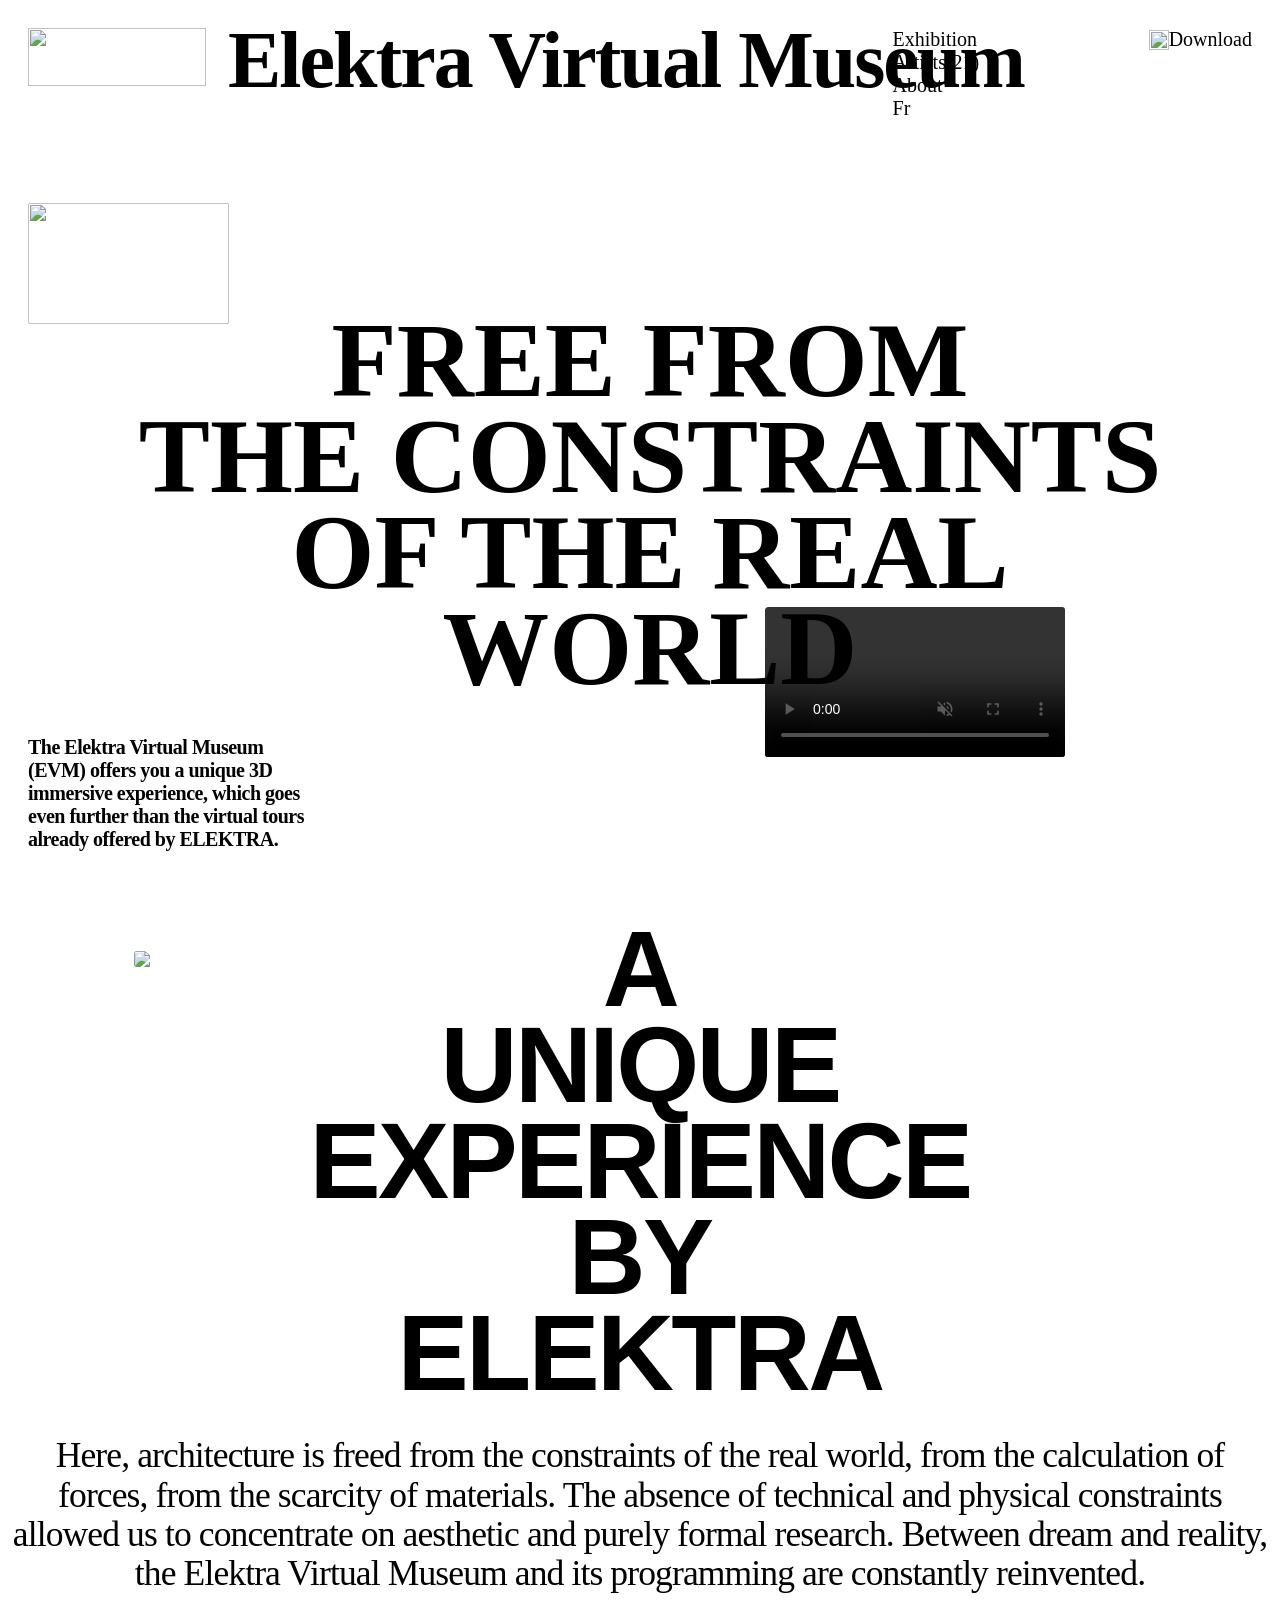
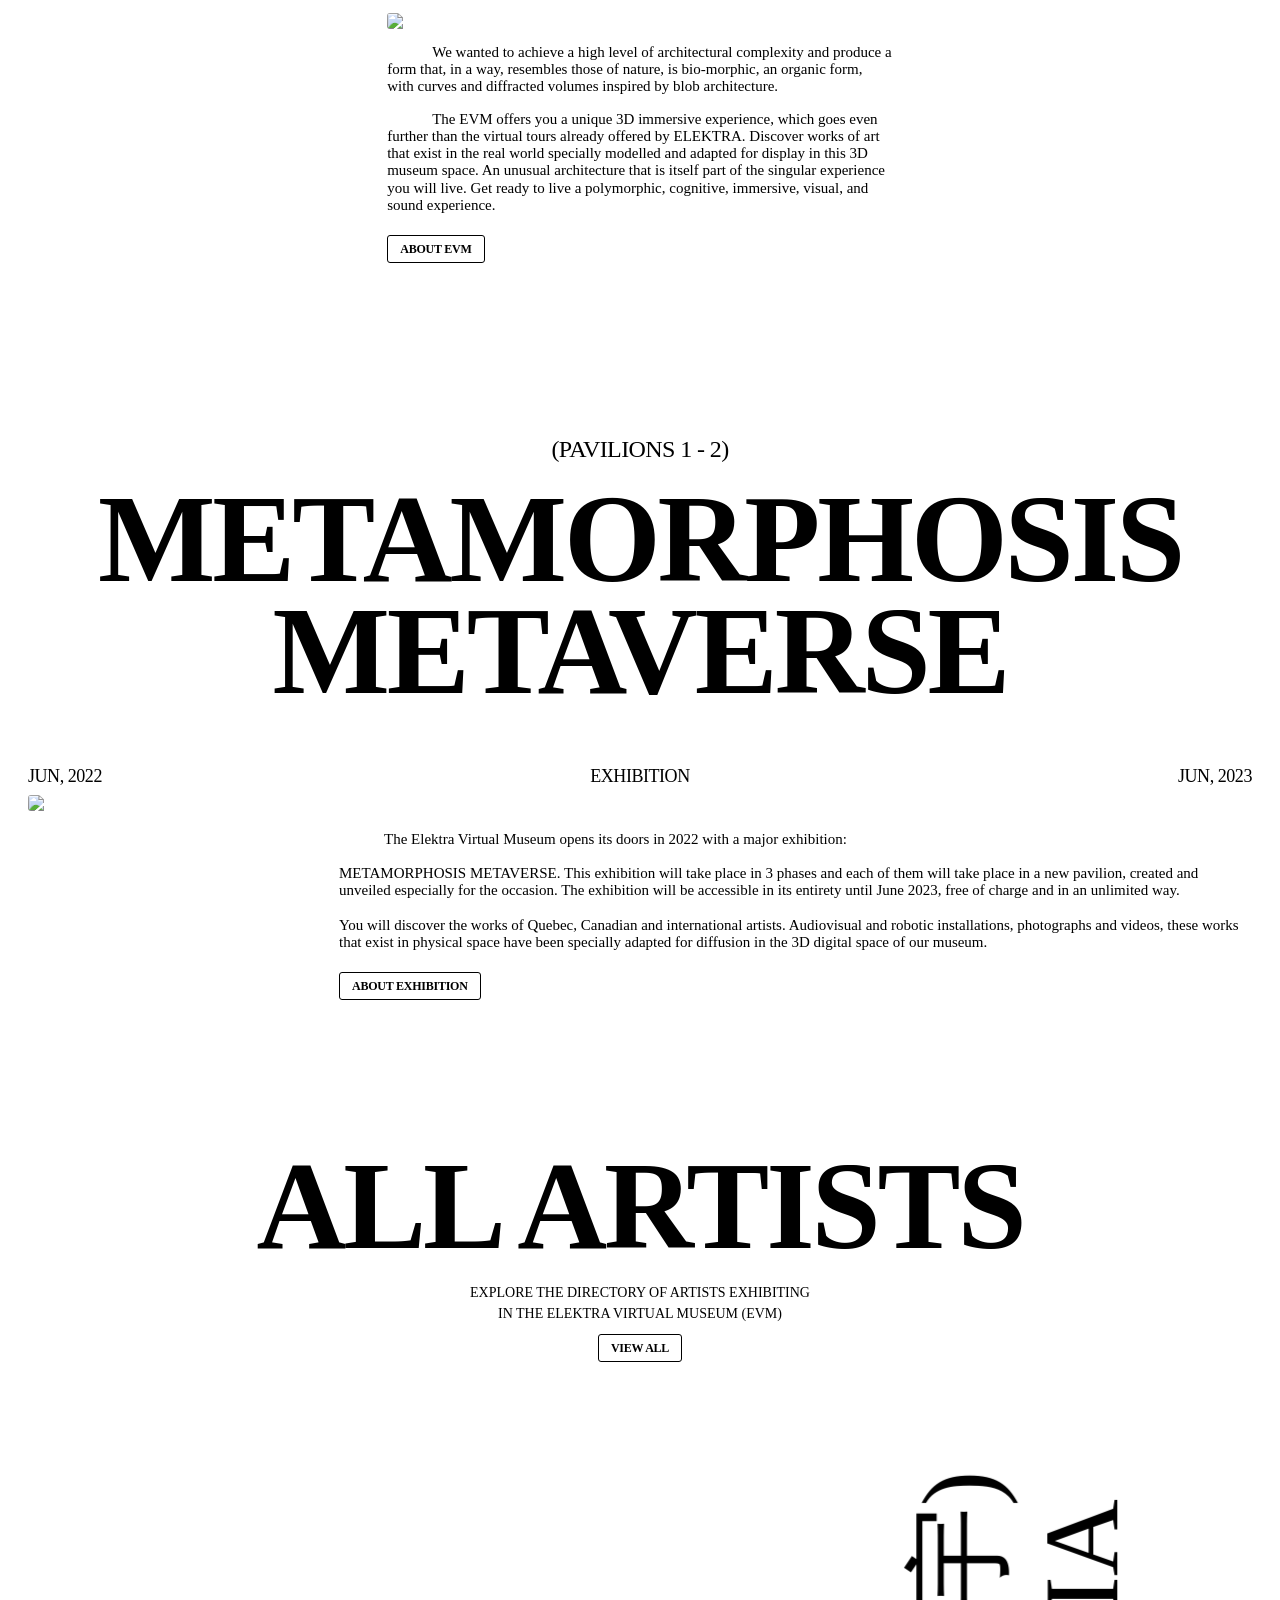
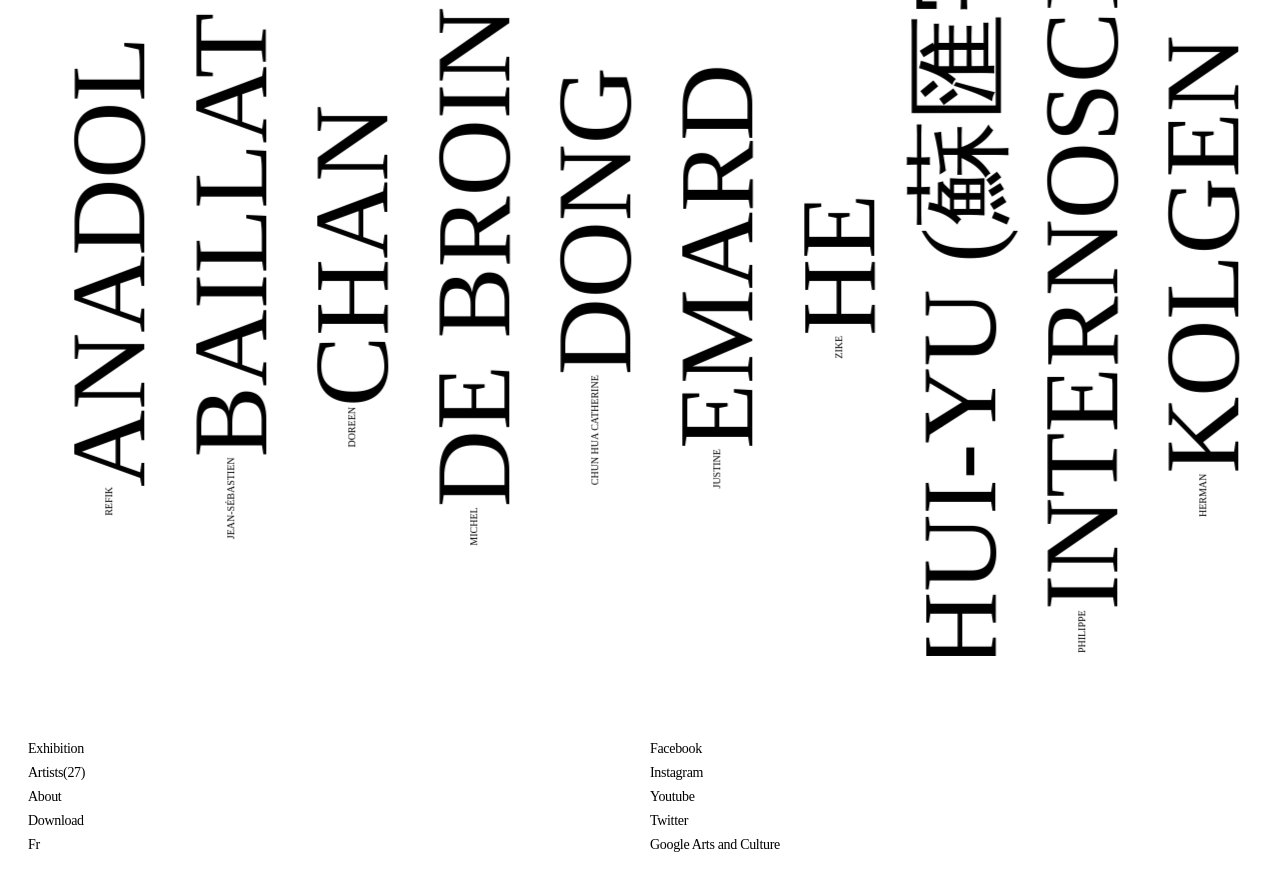
==== index.html @ cd93f898 "Rename project2.html to index.html" ====
<!DOCTYPE html>
<html>
    <head>
        <meta charset="utf-8">
        <title>Lingyu Yan Project 2</title>
        <!-- add favicon -->
        <link rel="shortcut icon" href="/Users/claireyan/Documents/favicon.svg">
        <link rel="apple-touch-icon" href="/Users/claireyan/Documents/apple-touch-icon.png">
        <style>
            @font-face {
                font-family: 'Swiss721BT';
                src: url("/Users/claireyan/Documents/swis721_bt/Swiss721BoldBT.ttf");
            }
            @font-face {
                font-family: 'Swiss721';
                src: url("/Users/claireyan/Documents/swiss-721/Swiss721BT-Light.otf") format("opentype");
            }
            @font-face {
                font-family: 'Editorial New';
                src: url("/Users/claireyan/Documents/PPEditorialNew-Free for personal use/PPEditorialNew-Ultralight.otf") format("opentype");
            }
        </style>
        <link rel="stylesheet" href="project2.css">
    </head>
    <body>
        <div class="page-container">
            <section class="header">
                <div class="header-topleft">
                    <img class="header-logo" src="/Users/claireyan/Documents/WX20230312-045848@2x copy.png">
                    <h1 class="header-title">Elektra Virtual Museum</h1>
                </div>
                <div class="header-topmiddle">
                    <nav class="nav-header">
                        <ul class="nav-headerlist">
                            <li class="nav-header-item">
                                <a class="nav-header-link" href="">Exhibition</a>
                            </li>
                            <li class="nav-header-item">
                                <a class="nav-header-link" href="">Artists(21)</a>
                            </li>
                            <li class="nav-header-item">
                                <a class="nav-header-link" href="">About</a>
                            </li>
                            <li class="nav-header-item">
                                <a class="nav-header-link" href="">Fr</a>
                            </li>
                        </ul>
                    </nav>
                </div>
                <div class="header-topright">
                    <a class="header-download">
                        <img class="download-icon" src="/Users/claireyan/Documents/bottomarrow.png">
                        <span class="header-downloadclick" href="">Download</span>
                    </a>
                </div>
            </section>
            <section class="section">
                <div class="home-container">
                    <div class="home-img">
                        <div class="home-gif">
                            <img src="/Users/claireyan/Documents/home_carousel_01.jpg" class="home-gifimage">
                            <img src="/Users/claireyan/Documents/home_carousel_02.jpg" class="home-gifimage">
                            <img src="/Users/claireyan/Documents/home_carousel_03.jpg" class="home-gifimage">
                            <img src="/Users/claireyan/Documents/home_carousel_04.jpg" class="home-gifimage">
                        </div>
                    </div>
                    <h1 class="page-heading">Free from<br/>the constraints<br/>of the real<br/>world</h1>
                    <div class="page-home-text">
                        <p>The Elektra Virtual Museum (EVM) offers you a unique 3D immersive experience, which goes even further than the virtual tours already offered by ELEKTRA.</p>
                    </div>
                    <div class="page-home-video">
                            <div class="o-ratio">
                                <video class="video" controls autoplay muted>
                                    <source src="/Users/claireyan/Documents/EVM-Homepage-Video.mp4" type="video/mp4">
                                </video>
                            </div>
                    </div>
                </div>
            </section>
            <section class="page-layout">
                <div class="layout-img">
                    <img src="/Users/claireyan/Documents/home_02-new.jpg" class="layout-imgitem">
                </div>
                <div class="layout-text">
                    <h2 class="layout-heading -h1">
                        A <br>unique <br>experience <br>by <br>Elektra
                    </h2>
                    <h3 class="layout-heading -h4">
                        Here, architecture is freed from the constraints of the real world, from the calculation of forces, from the scarcity of materials. The absence of technical and physical constraints allowed us to concentrate on aesthetic and purely formal research. Between dream and reality, the Elektra Virtual Museum and its programming are constantly reinvented.
                    </h3>
                </div>
                <div class="layout2">
                    <div class="layout-img2">
                        <img src="/Users/claireyan/Documents/home_03.jpg" class="layout-imgitem2">
                    </div>
                    <div class="text-indent">
                        <p>We wanted to achieve a high level of architectural complexity and produce a form that, in a way, resembles those of nature, is bio-morphic, an organic form, with curves and diffracted volumes inspired by blob architecture.</p>
                        <p class="text2">The EVM offers you a unique 3D immersive experience, which goes even further than the virtual tours already offered by ELEKTRA. Discover works of art that exist in the real world specially modelled and adapted for display in this 3D museum space. An unusual architecture that is itself part of the singular experience you will live. Get ready to live a polymorphic, cognitive, immersive, visual, and sound experience.</p>
                        <a class="c-button">
                            <span class="c-button-label">About EVM</span>
                        </a>
                    </div>
                </div>
            </section>
            <section class="c-section">
                <div class="o-container">
                    <div class="exhibition-title">
                        <p class="c-heading -h4">(Pavilions  1 - 2)</p>
                        <h2 class="c-heading -h1">Metamorphosis Metaverse</h2>
                    </div>
                    <div class="exhibition-info">
                        <div class="exhibition-info-item">Jun, 2022</div>
                        <div class="exhibition-info-item">Exhibition</div>
                        <div class="exhibition-info-item">Jun, 2023</div>
                    </div>
                    <div class="exhibition-content">
                        <div class="exhibition-content-img">
                            <img src="/Users/claireyan/Documents/08.Entrée_Pavillon_01.jpg" class="layout-imgitem2">
                        </div>
                        <div class="exhibition-content-text">
                            <div class="text-indent">
                                <p class="text3">The Elektra Virtual Museum opens its doors in 2022 with a major exhibition:<br><br>
                                    METAMORPHOSIS METAVERSE. This exhibition will take place in 3 phases and each of them will take place in a new pavilion, created and unveiled especially for the occasion. The exhibition will be accessible in its entirety until June 2023, free of charge and in an unlimited way.<br><br>
                                    You will discover the works of Quebec, Canadian and international artists. Audiovisual and robotic installations, photographs and videos, these works that exist in physical space have been specially adapted for diffusion in the 3D digital space of our museum.
                                </p>
                                <a class="c-button">
                                    <span class="c-button-label">About exhibition</span>
                                </a>
                            </div>
                        </div>
                    </div>
                </div>
            </section>
            <section class="padding-bottom">
                <div class="o-container1">
                    <div class="o-layout-item">
                        <h2 class="c-heading -h1">All artists</h2>
                    </div>
                    <div class="o-layout-item2">
                        <div class="c-text">
                            <p>
                                Explore the directory of artists exhibiting in the Elektra Virtual Museum (EVM)
                            </p>
                        </div>
                        <a class="c-button">
                            <span class="c-button-label">View all</span>
                        </a>
                    </div>
                </div>
                <div class="artists-rail">
                    <ul class="c-rail">
                        <li>
                            <p class="firstname">Refik</p>
                            <p class="lastname">Anadol</p>
                        </li>
                        <li>
                            <p class="firstname">Jean-Sébastien</p>
                            <p class="lastname">Baillat</p>
                        </li>
                        <li>
                            <p class="firstname">Doreen</p>
                            <p class="lastname">Chan</p>
                        </li>
                        <li>
                            <p class="firstname">Michel</p>
                            <p class="lastname">de Broin</p>
                        </li>
                        <li>
                            <p class="firstname">Chun Hua Catherine</p>
                            <p class="lastname">Dong</p>
                        </li>
                        <li>
                            <p class="firstname">Justine</p>
                            <p class="lastname">Emard</p>
                        </li>
                        <li>
                            <p class="firstname">Zike</p>
                            <p class="lastname">HE</p>
                        </li>
                        <li>
                            <p class="firstname">SU</p>
                            <p class="lastname">Hui-Yu (蘇匯宇)</p>
                        </li>
                        <li>
                            <p class="firstname">Philippe</p>
                            <p class="lastname">Internoscia</p>
                        </li>
                        <li>
                            <p class="firstname">Herman</p>
                            <p class="lastname">Kolgen</p>
                        </li>
                        <li>
                            <p class="firstname">Ryoichi</p>
                            <p class="lastname">Kurokawa</p>
                        </li>
                        <li>
                            <p class="firstname">Lawrence</p>
                            <p class="lastname">Lek</p>
                        </li>
                        <li>
                            <p class="firstname">Paribartana</p>
                            <p class="lastname">Mohanty</p>
                        </li>
                        <li>
                            <p class="firstname">Syaura</p>
                            <p class="lastname">Qotrunadha</p>
                        </li>
                        <li>
                            <p class="firstname">Riar</p>
                            <p class="lastname">Rizaldi</p>
                        </li>
                        <li>
                            <p class="firstname">Jungwon</p>
                            <p class="lastname">Seo</p>
                        </li>
                        <li>
                            <p class="firstname">Oli</p>
                            <p class="lastname">Sorenson</p>
                        </li>
                        <li>
                            <p class="firstname">Subash</p>
                            <p class="lastname">Thebe Limbu</p>
                        </li>
                        <li>
                            <p class="firstname">Lu</p>
                            <p class="lastname">Yang</p>
                        </li>
                        <li>
                            <p class="firstname">Refik</p>
                            <p class="lastname">Anadol</p>
                        </li>
                        <li>
                            <p class="firstname">Jean-Sébastien</p>
                            <p class="lastname">Baillat</p>
                        </li>
                        <li>
                            <p class="firstname">Doreen</p>
                            <p class="lastname">Chan</p>
                        </li>
                        <li>
                            <p class="firstname">Michel</p>
                            <p class="lastname">de Broin</p>
                        </li>
                        <li>
                            <p class="firstname">Chun Hua Catherine</p>
                            <p class="lastname">Dong</p>
                        </li>
                        <li>
                            <p class="firstname">Justine</p>
                            <p class="lastname">Emard</p>
                        </li>
                        <li>
                            <p class="firstname">Zike</p>
                            <p class="lastname">HE</p>
                        </li>
                        <li>
                            <p class="firstname">SU</p>
                            <p class="lastname">Hui-Yu (蘇匯宇)</p>
                        </li>
                        <li>
                            <p class="firstname">Philippe</p>
                            <p class="lastname">Internoscia</p>
                        </li>
                        <li>
                            <p class="firstname">Herman</p>
                            <p class="lastname">Kolgen</p>
                        </li>
                        <li>
                            <p class="firstname">Ryoichi</p>
                            <p class="lastname">Kurokawa</p>
                        </li>
                        <li>
                            <p class="firstname">Lawrence</p>
                            <p class="lastname">Lek</p>
                        </li>
                    </ul>
                </div>
            </section>
            <footer class="c-footer">
                <div class="o-container2">
                    <div class="footer-layout">
                        <div class="footer-item-nav">
                            <nav class="footer-nav">
                                <ul class="footer-list">
                                    <li class="list-item"><a href="">Exhibition</a></li>
                                    <li class="list-item"><a href="">Artists(27)</a></li>
                                    <li class="list-item"><a href="">About</a></li>
                                    <li class="list-item"><a href="">Download</a></li>
                                    <li class="list-item"><a href="">Fr</a></li>
                                </ul>
                            </nav>
                        </div>
                        <div class="footer-item-social">
                            <nav class="footer-nav">
                                <ul class="footer-list">
                                    <li class="list-item"><a href="">Facebook</a></li>
                                    <li class="list-item"><a href="">Instagram</a></li>
                                    <li class="list-item"><a href="">Youtube</a></li>
                                    <li class="list-item"><a href="">Twitter</a></li>
                                    <li class="list-item"><a href="">Google Arts and Culture</a></li>
                                </ul>
                            </nav>
                        </div>
                    </div>
                </div>
            </footer>
        </div>
        <script src="project2.js"></script>
    </body>
</html>
---- project2.css ----
body {
    font-family: Swiss721BT;
    overflow-y: auto;
}

.header {
    top: 0;
    left: 0;
    width: 100%;
    height: auto;
    z-index: 1000;
    display: flex;
    flex-direction: row;
    justify-content: space-between;
    padding: 1.25rem 1.25rem;
}

.header-topleft {
    position: relative;
    /* width: 740px; */
}

.header-title {
    position: absolute;
    letter-spacing: -0.025em;
    line-height: 0.9;
    margin-top: -0.27778vw;
    margin-left: -.34722vw;
    text-indent: 15.97222vw;
    font-size: 6.25vw;
    width: 80vw;
}

.header-logo {
    width: 12.5rem;
    width: 13.88889vw;
    height: 4.0625rem;
    height: 4.51389vw;
    position: absolute;
    top: 0;
    left: 0;
}

.header-topright {
    padding-right: 2.5rem;
    position: relative;
    font-size: 1.25rem;
}

.header-topmiddle {
    padding-left: 20rem;
    font-size: 1.25rem;
    padding-left: 55%;
    position: relative;
}

.nav-headerlist {
    margin: 0;
    padding: 0;
    list-style: none;
}

.nav-headerlist a{
    color: black;
    text-decoration: none;
}

.nav-header {
    position: relative;
}

.header-download {
    display: inline-flex;
    align-items: center;
}

.download-icon {
    width: 20px;
    height: 20px;
}

.section {
    top: 0;
    left: 0;
    width: auto;
    margin-top: 5%;
    /* padding-top: 20px; */
    padding-left: 20px;
}

.home-container{
    display: grid;
    grid-gap: 1.25rem;
    align-items: end;
    grid-template-columns: repeat(12, 1fr);
    max-width: 127.5rem;
    position: relative;
}

.home-image {
    grid-column-start: -1;
    grid-column-end: 3;
    margin-bottom: calc(-2.5rem + -2.08333vw);
}

.home-gifimage {
    position: absolute;
    width: 200.98px;
    height: 120.59px;
    border-radius: 3px;
    animation: imageAnimation 4s infinite;
  }

@keyframes imageAnimation {
    0% { opacity: 1; }
    25% { opacity: 0; }
    50% { opacity: 0; }
    75% { opacity: 0; }
    100% { opacity: 1; }
}

.home-gifimage:nth-of-type(2) {
    animation-delay: 1s;
}

.home-gifimage:nth-of-type(3) {
    animation-delay: 2s;
}

.home-gifimage:nth-of-type(4) {
    animation-delay: 3s;
}

.page-heading {
    font-size: 8.33333vw;
    text-transform: uppercase;
    line-height: 0.9;
    text-align: center;
    margin-bottom: 0;
    position: relative;
    z-index: 2;
    pointer-events: none;
    grid-column: span 12;
    
}

.page-home-text {
    grid-column-start: 1;
    grid-column-end: 4;
    margin: 0;
    line-height: 1.15;
    font-size: 20px;
    font-weight: 700;
    letter-spacing: -0.5px;
}

.page-home-video {
    grid-column-start: 8;
    grid-column-end: 13;
    margin-top: calc(-2.5rem + -9.02778vw);
    width: 462.5px;
    height: 263.5px;
    overflow: hidden;
    border-radius: 3px;
}

.video {
    border-radius: 3px;
}

.page-layout {
    margin-top: 5rem;
}

.layout-img {
    margin-bottom: calc(-6rem + -3vw);;
}

.layout-imgitem {
    display: block;
    margin-left: auto;
    margin-right: auto;
    width: 80%;
    border-radius: 3px;
    position: relative;
}

.layout-text {
    text-align: center;
}

.layout-heading {
    margin-bottom: 1.25rem;
    font-family: "Swiss721BT",sans-serif;
    position: relative;
    letter-spacing: -0.025em;
}

.layout-heading.-h1 {
    font-size: 8.33333vw;
    text-transform: uppercase;
    line-height: 0.9;
}

.layout-heading.-h4 {
    font-family: 'Editorial New';
    font-weight: 300;
    line-height: 1.1;
    font-size: 2.77778vw;
}

.layout2 {
    margin-left: auto;
    margin-right: auto;
    width: 40%;
}

.layout-imgitem2 {
    width: 100%;
    margin-left: auto;
    margin-right: auto;
    display: block;
    border-radius: 3px;
}

.text-indent {
    font-family: 'Swiss721';
    text-indent: 2.8125rem;
    margin-bottom: 0.9375rem;
    font-size: .9375rem;
    line-height: 1.15;
    text-align: left;
}

.text2 {
    margin-bottom: 1.625rem;
}

.c-button {
    font-family: Swiss721BT;
    text-transform: uppercase;
    font-weight: bold;
    font-size: .75rem;
    line-height: 1;
    letter-spacing: -0.02em;
    position: relative;
    overflow: hidden;
    border-radius: 3px;
    border: 1px solid currentColor;
    padding: 0.375rem 0.75rem;
    margin-top: 10px;
}

.page-layout {
    padding-bottom: 8.75rem;
}

.o-container {
    position: relative;
    margin-right: auto;
    margin-left: auto;
    padding-right: 1.25rem;
    padding-left: 1.25rem;
    max-width: 127.5rem;
}

.exhibition-title {
    margin-bottom: 3.75rem;
    text-align: center;
}

.c-heading {
    margin-bottom: 1.25rem;
    position: relative;
    letter-spacing: -0.025em;
    text-transform: uppercase;
}

.c-heading.-h4 {
    font-size: 1.5rem;
    font-family: 'Editorial New';
    font-weight: 300;
    line-height: 1.1;
}

.c-heading.-h1 {
    font-size: 9.72222vw;
    line-height: 0.9;
    margin-top: 0;
}

.exhibition-info {
    display: flex;
    margin-bottom: 0.625rem;
}

.exhibition-info-item {
    font-size: 1.125rem;
    width: 33.33333%;
    text-transform: uppercase;
    line-height: 1;
    letter-spacing: -0.025em;
    margin: 0;
}

.exhibition-info-item:nth-child(2) {
    text-align: center;
}

.exhibition-info-item:nth-child(3) {
    text-align: right;
}

.exhibition-content {
    display: grid;
    grid-gap: 1.25rem;
    grid-template-columns: repeat(4, 1fr);
}

.exhibition-content-img {
    grid-column: span 4;
}

.exhibition-content-text {
    grid-column-start: 2;
    grid-column-end: 5;
}

.text3 {
    /* text-indent: 2.8125rem; */
    font-size: .9375rem;
    line-height: 1.15;
    margin-bottom: 1.625rem;
    margin-top: 0;
}

.o-container1 {
    text-align: center;
}

.padding-bottom {
    padding-top: 140px;
    padding-bottom: 5rem;
}

.c-text {
    font-family: 'Swiss721';
    font-size: .875rem;
    text-transform: uppercase;
    line-height: 1.5;
    font-weight: 400;
    max-width: 21.25rem;
    margin-left: auto;
    margin-right: auto;
}

.artists-rail {
    width: 100%;
    height: 100vh;
    overflow: hidden;
}

.c-rail {
    list-style: none;
    height: 85%;
    display: flex;
    animation: scrolling 20s linear infinite;
}

@keyframes scrolling {
    0% {transform: translateX(0);}
    100% {transform: translateX(-180vw);}
}

.firstname {
    font-size: .625rem;
}

.c-rail li{
    display: flex;
    justify-content: center;
    align-items: center;
    width: 9.5vw;
    font-size: 8.33333vw;
    flex-shrink: 0;
    white-space: nowrap;
    text-transform: uppercase;
    transform: rotate(-90deg) translate3d(-100%, 0%, 0px);
    position: relative;
}

.c-footer {
    padding-bottom: 1.25rem;
}

.o-container2 {
    position: relative;
    margin-right: auto;
    margin-left: auto;
    padding-right: 1.25rem;
    padding-left: 1.25rem;
    max-width: 127.5rem;
}

.footer-layout {
    display: grid;
    grid-column-gap: 1.25rem;
    align-items: end;
    grid-template-columns: repeat(2, 1fr);
}

.footer-list {
    margin: 0;
    padding: 0;
    list-style: none;
    font-family: 'Swiss721';
    line-height: 1.5;
    letter-spacing: -0.02em;
}

.footer-list a{
    color: black;
    text-decoration: none;
    font-size: 14px;
}
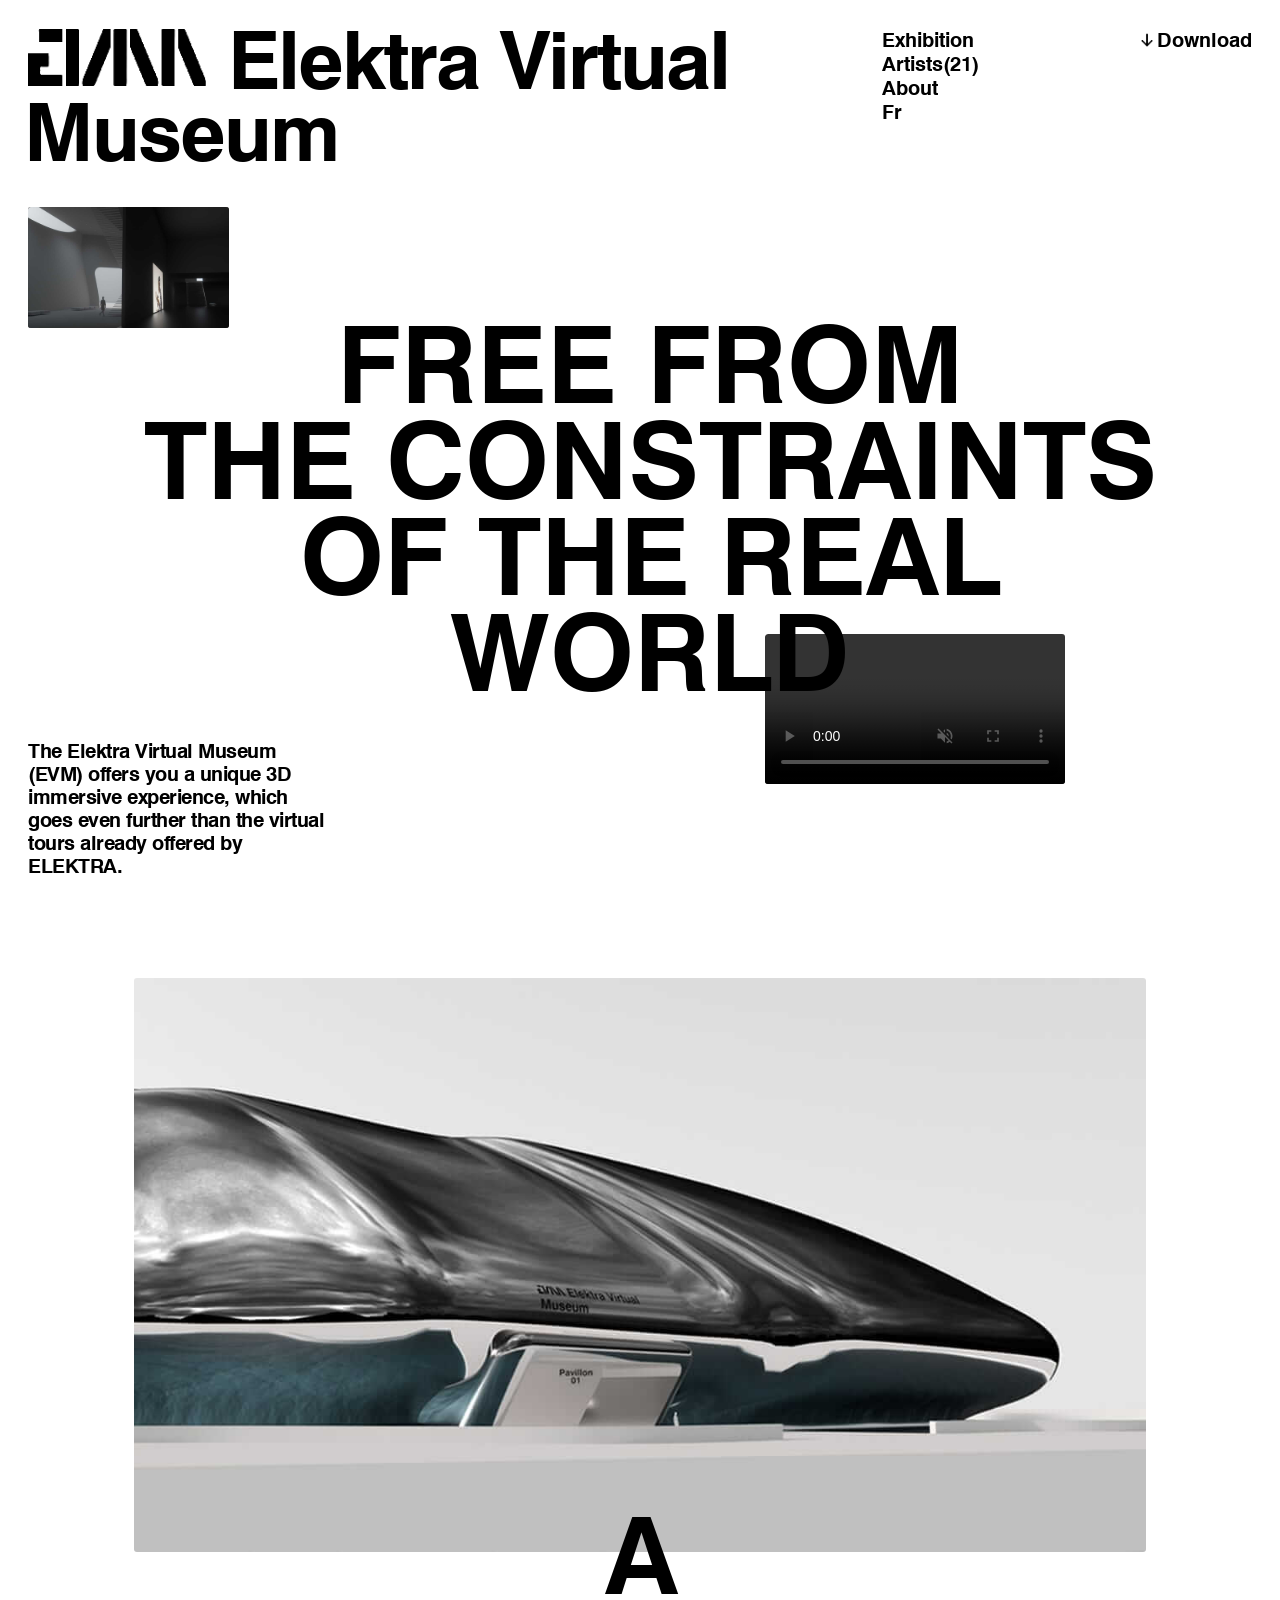
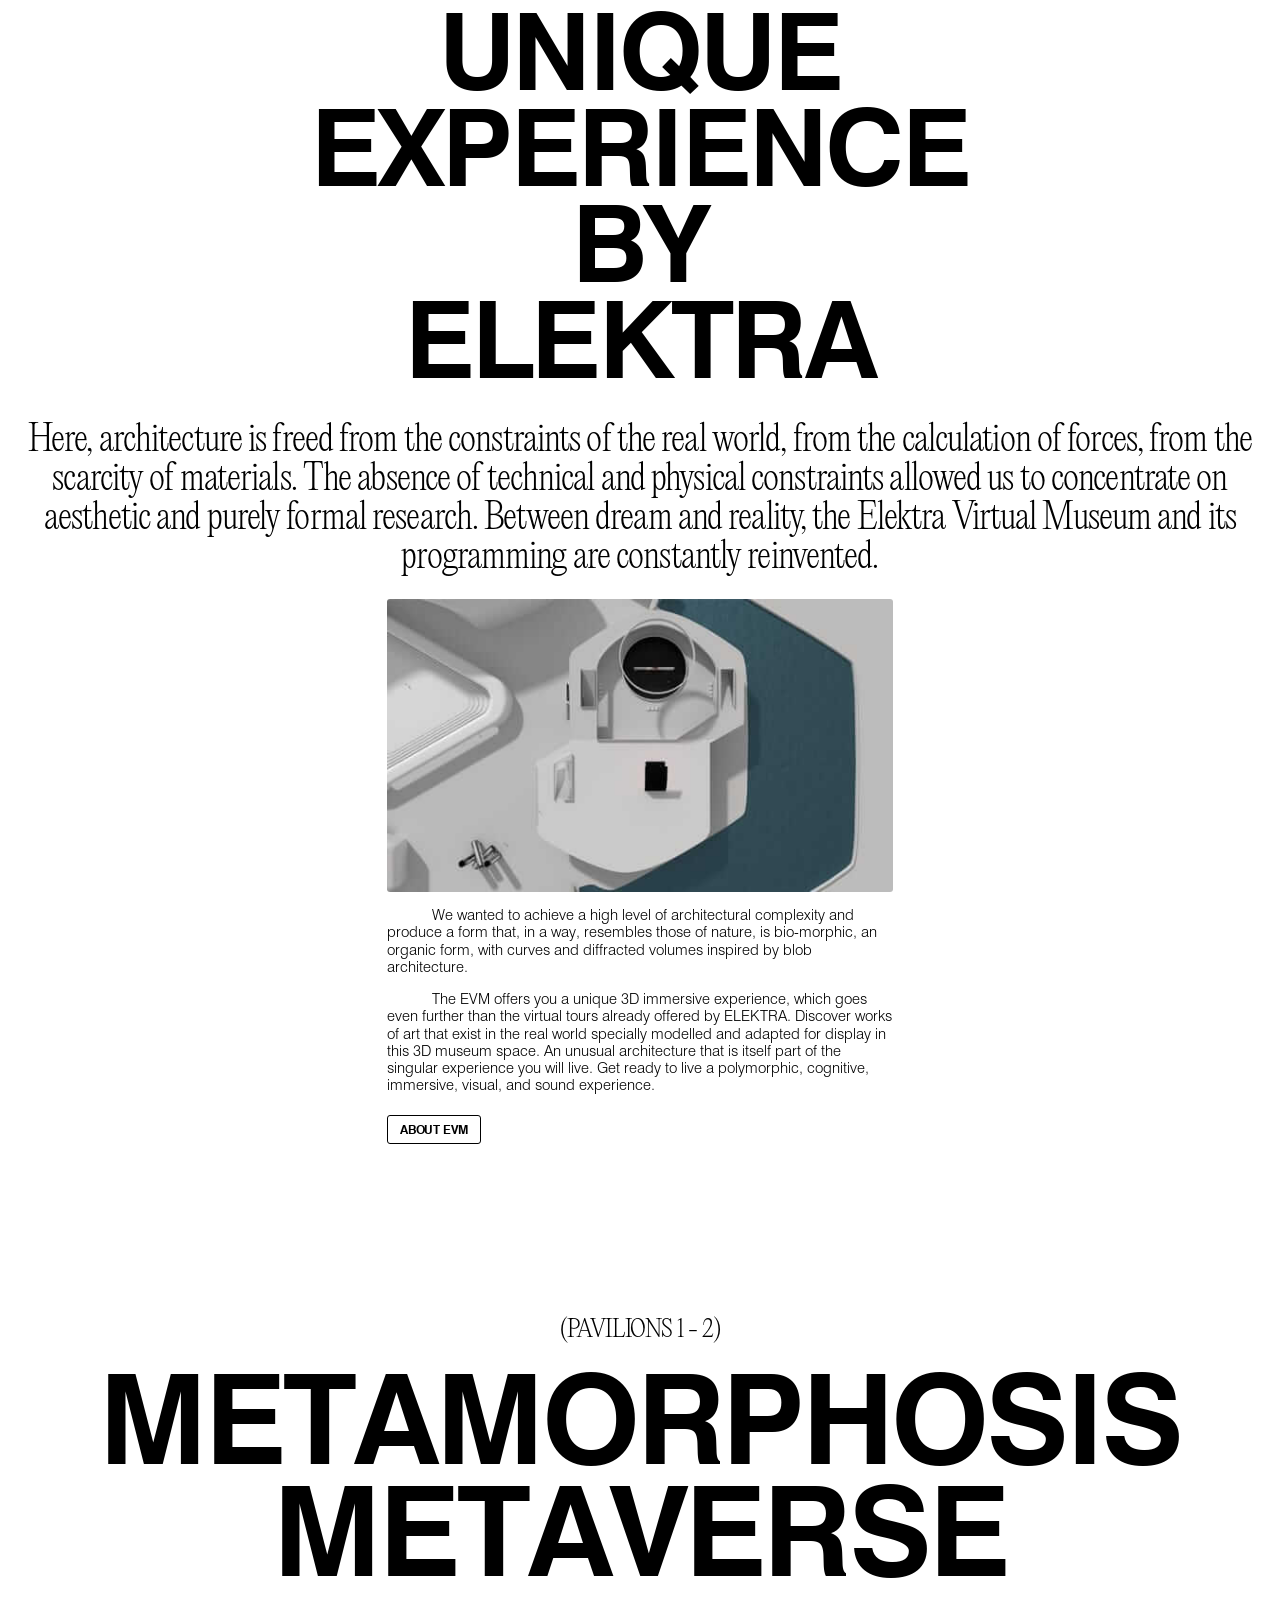
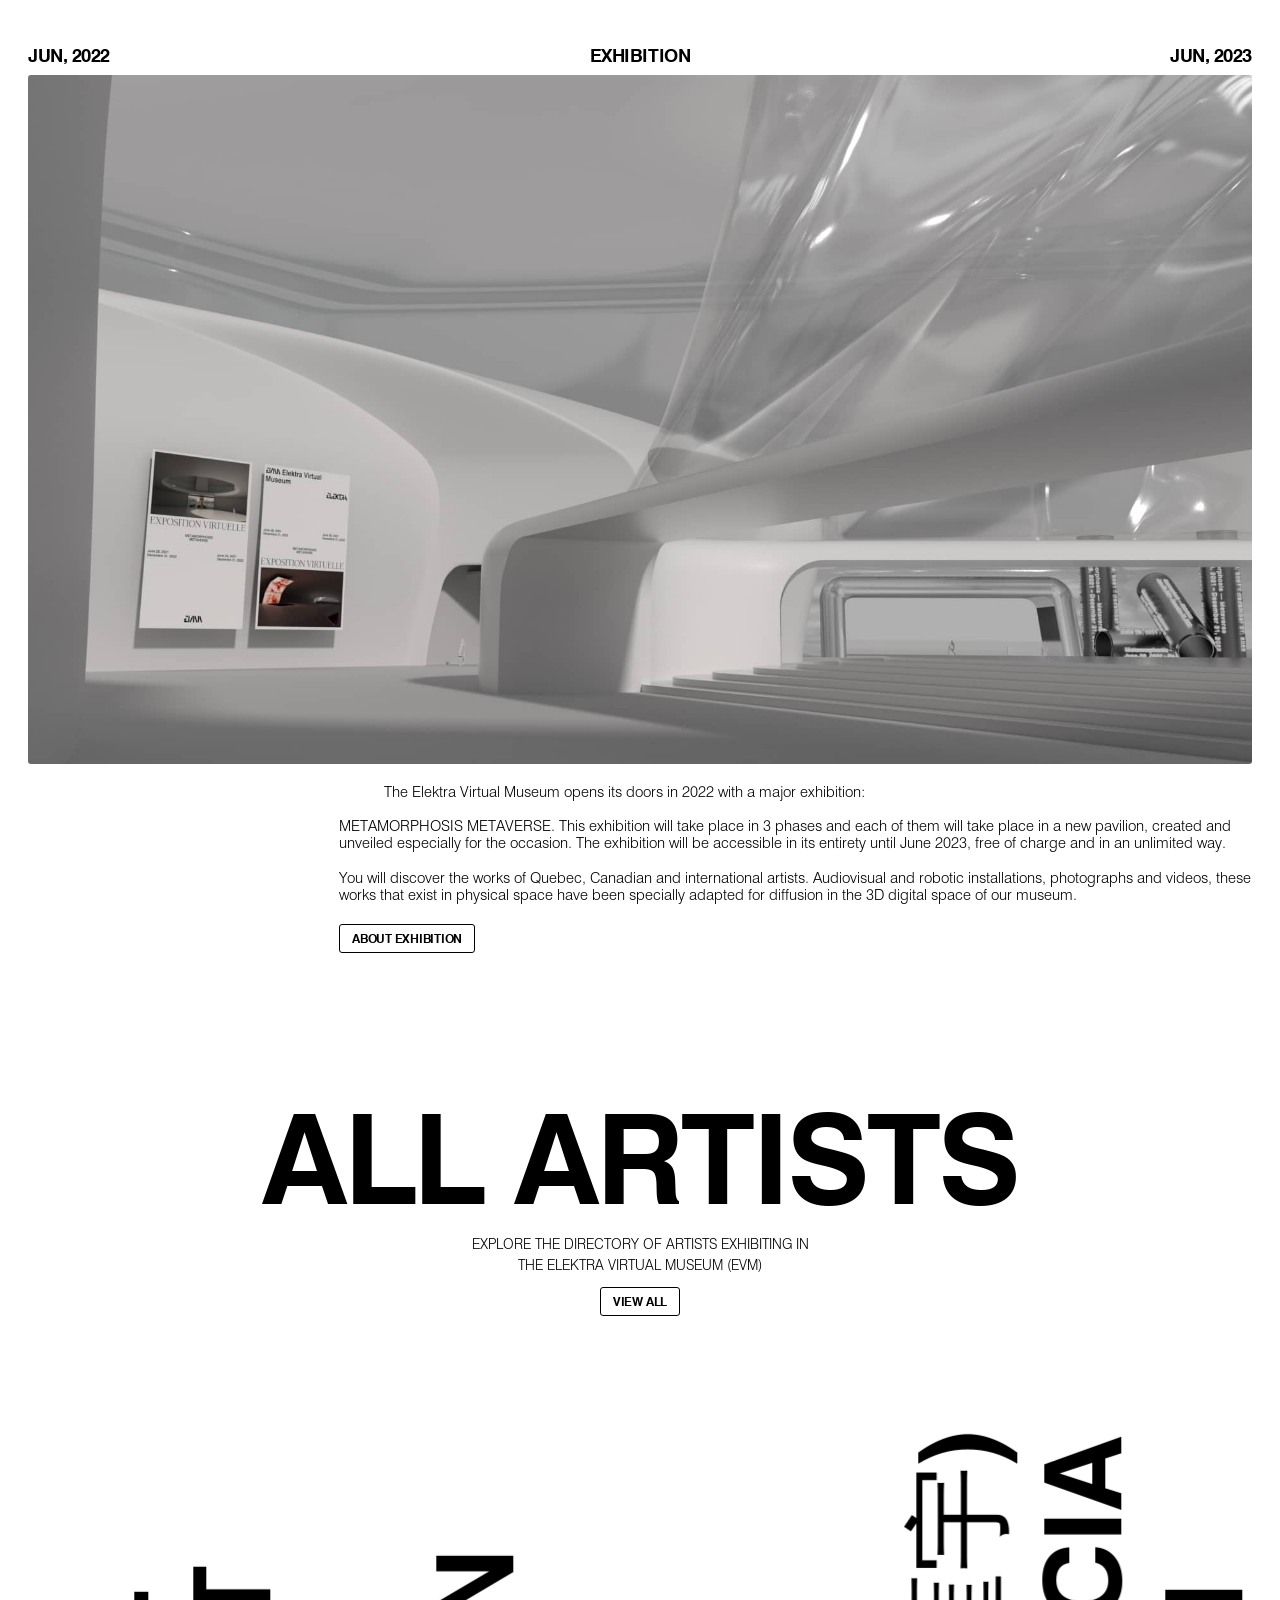
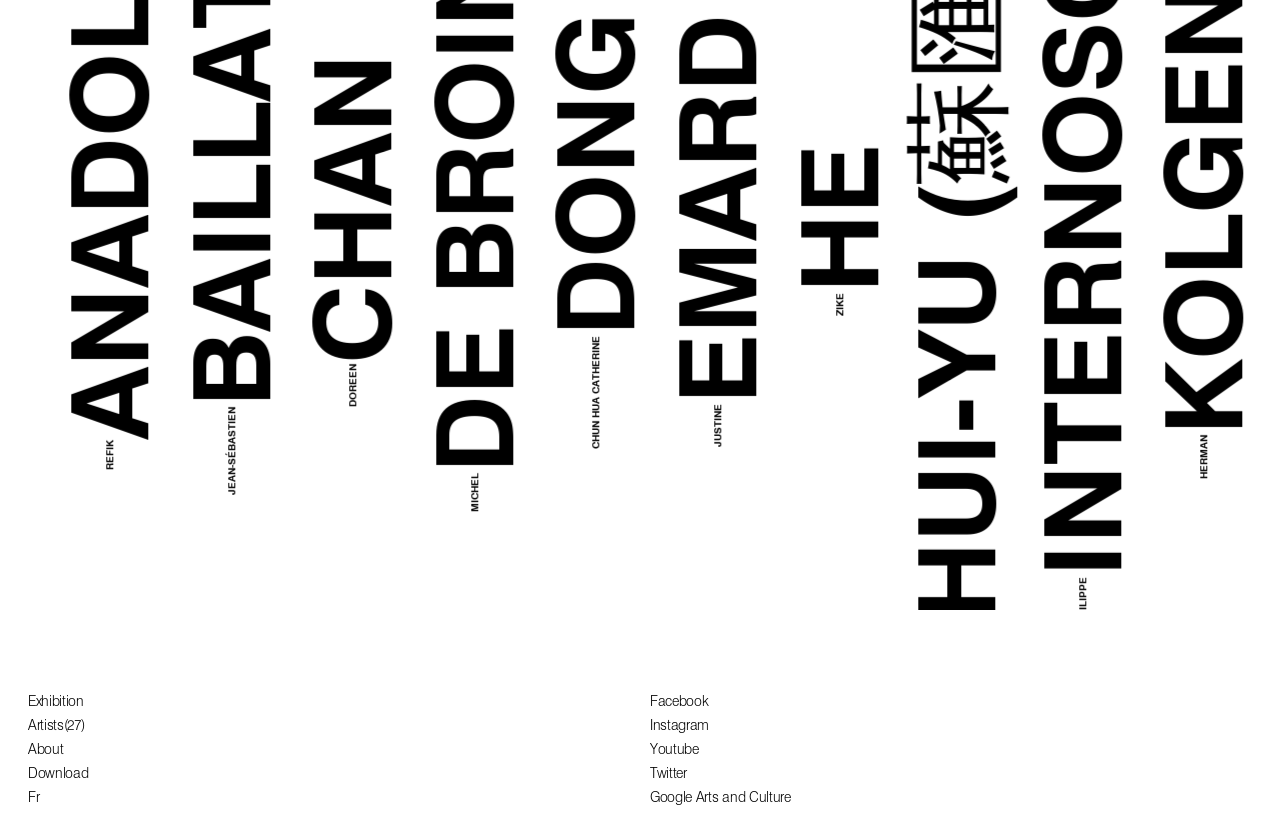
==== commit ba545b7b: "Update index.html" ====
--- a/index.html
+++ b/index.html
@@ -4,29 +4,29 @@
         <meta charset="utf-8">
         <title>Lingyu Yan Project 2</title>
         <!-- add favicon -->
-        <link rel="shortcut icon" href="/Users/claireyan/Documents/favicon.svg">
-        <link rel="apple-touch-icon" href="/Users/claireyan/Documents/apple-touch-icon.png">
+        <link rel="shortcut icon" href="favicon.svg">
+        <link rel="apple-touch-icon" href="apple-touch-icon.png">
         <style>
             @font-face {
                 font-family: 'Swiss721BT';
-                src: url("/Users/claireyan/Documents/swis721_bt/Swiss721BoldBT.ttf");
+                src: url("Swiss721BoldBT.ttf");
             }
             @font-face {
                 font-family: 'Swiss721';
-                src: url("/Users/claireyan/Documents/swiss-721/Swiss721BT-Light.otf") format("opentype");
+                src: url("Swiss721BT-Light.otf") format("opentype");
             }
             @font-face {
                 font-family: 'Editorial New';
-                src: url("/Users/claireyan/Documents/PPEditorialNew-Free for personal use/PPEditorialNew-Ultralight.otf") format("opentype");
+                src: url("PPEditorialNew-Ultralight.otf") format("opentype");
             }
         </style>
-        <link rel="stylesheet" href="project2.css">
+        <link href="style.css" rel="stylesheet" type="text/css">
     </head>
     <body>
         <div class="page-container">
             <section class="header">
                 <div class="header-topleft">
-                    <img class="header-logo" src="/Users/claireyan/Documents/WX20230312-045848@2x copy.png">
+                    <img class="header-logo" src="WX20230312-045848@2x copy.png">
                     <h1 class="header-title">Elektra Virtual Museum</h1>
                 </div>
                 <div class="header-topmiddle">
@@ -49,7 +49,7 @@
                 </div>
                 <div class="header-topright">
                     <a class="header-download">
-                        <img class="download-icon" src="/Users/claireyan/Documents/bottomarrow.png">
+                        <img class="download-icon" src="bottomarrow.png">
                         <span class="header-downloadclick" href="">Download</span>
                     </a>
                 </div>
@@ -58,10 +58,10 @@
                 <div class="home-container">
                     <div class="home-img">
                         <div class="home-gif">
-                            <img src="/Users/claireyan/Documents/home_carousel_01.jpg" class="home-gifimage">
-                            <img src="/Users/claireyan/Documents/home_carousel_02.jpg" class="home-gifimage">
-                            <img src="/Users/claireyan/Documents/home_carousel_03.jpg" class="home-gifimage">
-                            <img src="/Users/claireyan/Documents/home_carousel_04.jpg" class="home-gifimage">
+                            <img src="home_carousel_01.jpg" class="home-gifimage">
+                            <img src="home_carousel_02.jpg" class="home-gifimage">
+                            <img src="home_carousel_03.jpg" class="home-gifimage">
+                            <img src="home_carousel_04.jpg" class="home-gifimage">
                         </div>
                     </div>
                     <h1 class="page-heading">Free from<br/>the constraints<br/>of the real<br/>world</h1>
@@ -71,7 +71,7 @@
                     <div class="page-home-video">
                             <div class="o-ratio">
                                 <video class="video" controls autoplay muted>
-                                    <source src="/Users/claireyan/Documents/EVM-Homepage-Video.mp4" type="video/mp4">
+                                    <source src="EVM-Homepage-Video.mp4" type="video/mp4">
                                 </video>
                             </div>
                     </div>
@@ -79,7 +79,7 @@
             </section>
             <section class="page-layout">
                 <div class="layout-img">
-                    <img src="/Users/claireyan/Documents/home_02-new.jpg" class="layout-imgitem">
+                    <img src="home_02-new.jpg" class="layout-imgitem">
                 </div>
                 <div class="layout-text">
                     <h2 class="layout-heading -h1">
@@ -91,7 +91,7 @@
                 </div>
                 <div class="layout2">
                     <div class="layout-img2">
-                        <img src="/Users/claireyan/Documents/home_03.jpg" class="layout-imgitem2">
+                        <img src="home_03.jpg" class="layout-imgitem2">
                     </div>
                     <div class="text-indent">
                         <p>We wanted to achieve a high level of architectural complexity and produce a form that, in a way, resembles those of nature, is bio-morphic, an organic form, with curves and diffracted volumes inspired by blob architecture.</p>
@@ -115,7 +115,7 @@
                     </div>
                     <div class="exhibition-content">
                         <div class="exhibition-content-img">
-                            <img src="/Users/claireyan/Documents/08.Entrée_Pavillon_01.jpg" class="layout-imgitem2">
+                            <img src="08.Entrée_Pavillon_01.jpg" class="layout-imgitem2">
                         </div>
                         <div class="exhibition-content-text">
                             <div class="text-indent">
--- a/style.css
+++ b/style.css
@@ -0,0 +1,425 @@
+body {
+    font-family: Swiss721BT;
+    overflow-y: auto;
+}
+
+.header {
+    top: 0;
+    left: 0;
+    width: 100%;
+    height: auto;
+    z-index: 1000;
+    display: flex;
+    flex-direction: row;
+    justify-content: space-between;
+    padding: 1.25rem 1.25rem;
+}
+
+.header-topleft {
+    position: relative;
+    /* width: 740px; */
+}
+
+.header-title {
+    position: absolute;
+    letter-spacing: -0.025em;
+    line-height: 0.9;
+    margin-top: -0.27778vw;
+    margin-left: -.34722vw;
+    text-indent: 15.97222vw;
+    font-size: 6.25vw;
+    width: 80vw;
+}
+
+.header-logo {
+    width: 12.5rem;
+    width: 13.88889vw;
+    height: 4.0625rem;
+    height: 4.51389vw;
+    position: absolute;
+    top: 0;
+    left: 0;
+}
+
+.header-topright {
+    padding-right: 2.5rem;
+    position: relative;
+    font-size: 1.25rem;
+}
+
+.header-topmiddle {
+    padding-left: 20rem;
+    font-size: 1.25rem;
+    padding-left: 55%;
+    position: relative;
+}
+
+.nav-headerlist {
+    margin: 0;
+    padding: 0;
+    list-style: none;
+}
+
+.nav-headerlist a{
+    color: black;
+    text-decoration: none;
+}
+
+.nav-header {
+    position: relative;
+}
+
+.header-download {
+    display: inline-flex;
+    align-items: center;
+}
+
+.download-icon {
+    width: 20px;
+    height: 20px;
+}
+
+.section {
+    top: 0;
+    left: 0;
+    width: auto;
+    margin-top: 5%;
+    /* padding-top: 20px; */
+    padding-left: 20px;
+}
+
+.home-container{
+    display: grid;
+    grid-gap: 1.25rem;
+    align-items: end;
+    grid-template-columns: repeat(12, 1fr);
+    max-width: 127.5rem;
+    position: relative;
+}
+
+.home-image {
+    grid-column-start: -1;
+    grid-column-end: 3;
+    margin-bottom: calc(-2.5rem + -2.08333vw);
+}
+
+.home-gifimage {
+    position: absolute;
+    width: 200.98px;
+    height: 120.59px;
+    border-radius: 3px;
+    animation: imageAnimation 4s infinite;
+  }
+
+@keyframes imageAnimation {
+    0% { opacity: 1; }
+    25% { opacity: 0; }
+    50% { opacity: 0; }
+    75% { opacity: 0; }
+    100% { opacity: 1; }
+}
+
+.home-gifimage:nth-of-type(2) {
+    animation-delay: 1s;
+}
+
+.home-gifimage:nth-of-type(3) {
+    animation-delay: 2s;
+}
+
+.home-gifimage:nth-of-type(4) {
+    animation-delay: 3s;
+}
+
+.page-heading {
+    font-size: 8.33333vw;
+    text-transform: uppercase;
+    line-height: 0.9;
+    text-align: center;
+    margin-bottom: 0;
+    position: relative;
+    z-index: 2;
+    pointer-events: none;
+    grid-column: span 12;
+    
+}
+
+.page-home-text {
+    grid-column-start: 1;
+    grid-column-end: 4;
+    margin: 0;
+    line-height: 1.15;
+    font-size: 20px;
+    font-weight: 700;
+    letter-spacing: -0.5px;
+}
+
+.page-home-video {
+    grid-column-start: 8;
+    grid-column-end: 13;
+    margin-top: calc(-2.5rem + -9.02778vw);
+    width: 462.5px;
+    height: 263.5px;
+    overflow: hidden;
+    border-radius: 3px;
+}
+
+.video {
+    border-radius: 3px;
+}
+
+.page-layout {
+    margin-top: 5rem;
+}
+
+.layout-img {
+    margin-bottom: calc(-6rem + -3vw);;
+}
+
+.layout-imgitem {
+    display: block;
+    margin-left: auto;
+    margin-right: auto;
+    width: 80%;
+    border-radius: 3px;
+    position: relative;
+}
+
+.layout-text {
+    text-align: center;
+}
+
+.layout-heading {
+    margin-bottom: 1.25rem;
+    font-family: "Swiss721BT",sans-serif;
+    position: relative;
+    letter-spacing: -0.025em;
+}
+
+.layout-heading.-h1 {
+    font-size: 8.33333vw;
+    text-transform: uppercase;
+    line-height: 0.9;
+}
+
+.layout-heading.-h4 {
+    font-family: 'Editorial New';
+    font-weight: 300;
+    line-height: 1.1;
+    font-size: 2.77778vw;
+}
+
+.layout2 {
+    margin-left: auto;
+    margin-right: auto;
+    width: 40%;
+}
+
+.layout-imgitem2 {
+    width: 100%;
+    margin-left: auto;
+    margin-right: auto;
+    display: block;
+    border-radius: 3px;
+}
+
+.text-indent {
+    font-family: 'Swiss721';
+    text-indent: 2.8125rem;
+    margin-bottom: 0.9375rem;
+    font-size: .9375rem;
+    line-height: 1.15;
+    text-align: left;
+}
+
+.text2 {
+    margin-bottom: 1.625rem;
+}
+
+.c-button {
+    font-family: Swiss721BT;
+    text-transform: uppercase;
+    font-weight: bold;
+    font-size: .75rem;
+    line-height: 1;
+    letter-spacing: -0.02em;
+    position: relative;
+    overflow: hidden;
+    border-radius: 3px;
+    border: 1px solid currentColor;
+    padding: 0.375rem 0.75rem;
+    margin-top: 10px;
+}
+
+.page-layout {
+    padding-bottom: 8.75rem;
+}
+
+.o-container {
+    position: relative;
+    margin-right: auto;
+    margin-left: auto;
+    padding-right: 1.25rem;
+    padding-left: 1.25rem;
+    max-width: 127.5rem;
+}
+
+.exhibition-title {
+    margin-bottom: 3.75rem;
+    text-align: center;
+}
+
+.c-heading {
+    margin-bottom: 1.25rem;
+    position: relative;
+    letter-spacing: -0.025em;
+    text-transform: uppercase;
+}
+
+.c-heading.-h4 {
+    font-size: 1.5rem;
+    font-family: 'Editorial New';
+    font-weight: 300;
+    line-height: 1.1;
+}
+
+.c-heading.-h1 {
+    font-size: 9.72222vw;
+    line-height: 0.9;
+    margin-top: 0;
+}
+
+.exhibition-info {
+    display: flex;
+    margin-bottom: 0.625rem;
+}
+
+.exhibition-info-item {
+    font-size: 1.125rem;
+    width: 33.33333%;
+    text-transform: uppercase;
+    line-height: 1;
+    letter-spacing: -0.025em;
+    margin: 0;
+}
+
+.exhibition-info-item:nth-child(2) {
+    text-align: center;
+}
+
+.exhibition-info-item:nth-child(3) {
+    text-align: right;
+}
+
+.exhibition-content {
+    display: grid;
+    grid-gap: 1.25rem;
+    grid-template-columns: repeat(4, 1fr);
+}
+
+.exhibition-content-img {
+    grid-column: span 4;
+}
+
+.exhibition-content-text {
+    grid-column-start: 2;
+    grid-column-end: 5;
+}
+
+.text3 {
+    /* text-indent: 2.8125rem; */
+    font-size: .9375rem;
+    line-height: 1.15;
+    margin-bottom: 1.625rem;
+    margin-top: 0;
+}
+
+.o-container1 {
+    text-align: center;
+}
+
+.padding-bottom {
+    padding-top: 140px;
+    padding-bottom: 5rem;
+}
+
+.c-text {
+    font-family: 'Swiss721';
+    font-size: .875rem;
+    text-transform: uppercase;
+    line-height: 1.5;
+    font-weight: 400;
+    max-width: 21.25rem;
+    margin-left: auto;
+    margin-right: auto;
+}
+
+.artists-rail {
+    width: 100%;
+    height: 100vh;
+    overflow: hidden;
+}
+
+.c-rail {
+    list-style: none;
+    height: 85%;
+    display: flex;
+    animation: scrolling 20s linear infinite;
+}
+
+@keyframes scrolling {
+    0% {transform: translateX(0);}
+    100% {transform: translateX(-180vw);}
+}
+
+.firstname {
+    font-size: .625rem;
+}
+
+.c-rail li{
+    display: flex;
+    justify-content: center;
+    align-items: center;
+    width: 9.5vw;
+    font-size: 8.33333vw;
+    flex-shrink: 0;
+    white-space: nowrap;
+    text-transform: uppercase;
+    transform: rotate(-90deg) translate3d(-100%, 0%, 0px);
+    position: relative;
+}
+
+.c-footer {
+    padding-bottom: 1.25rem;
+}
+
+.o-container2 {
+    position: relative;
+    margin-right: auto;
+    margin-left: auto;
+    padding-right: 1.25rem;
+    padding-left: 1.25rem;
+    max-width: 127.5rem;
+}
+
+.footer-layout {
+    display: grid;
+    grid-column-gap: 1.25rem;
+    align-items: end;
+    grid-template-columns: repeat(2, 1fr);
+}
+
+.footer-list {
+    margin: 0;
+    padding: 0;
+    list-style: none;
+    font-family: 'Swiss721';
+    line-height: 1.5;
+    letter-spacing: -0.02em;
+}
+
+.footer-list a{
+    color: black;
+    text-decoration: none;
+    font-size: 14px;
+}
